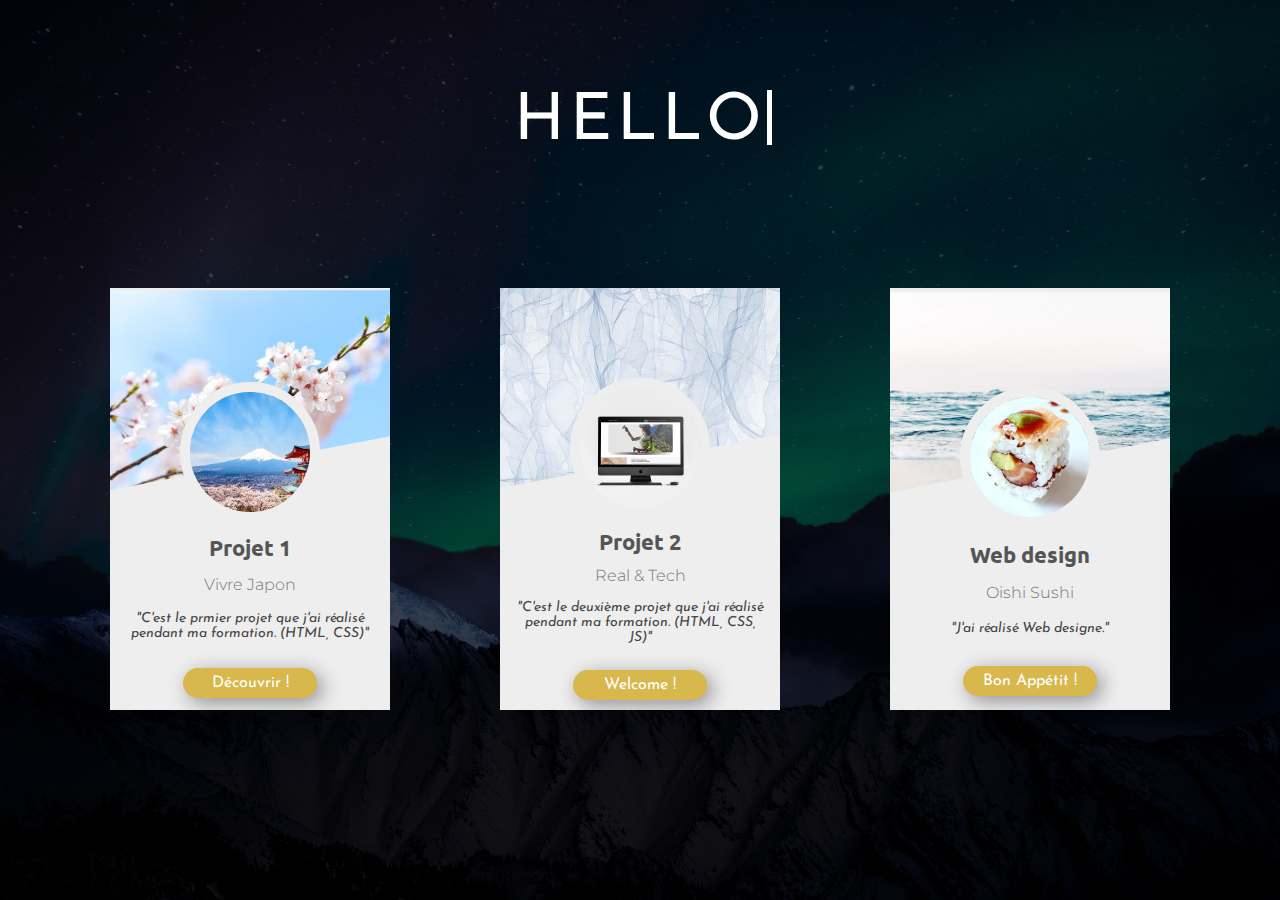
==== about.html @ 29619fa3 "initial commit" ====
<!DOCTYPE html>
<html lang="fr">
<head>
   <meta charset="UTF-8">
   <meta name="viewport" content="width=device-width, initial-scale=1.0">
   <meta http-equiv="X-UA-Compatible" content="ie=edge">
   <link rel="stylesheet" href="https://use.fontawesome.com/releases/v5.3.1/css/all.css" integrity="sha384-mzrmE5qonljUremFsqc01SB46JvROS7bZs3IO2EmfFsd15uHvIt+Y8vEf7N7fWAU" crossorigin="anonymous">
   <link href="https://fonts.googleapis.com/css?family=Josefin+Sans:300,300i,400,400i,600|Montserrat:300,300i,400,400i,500,500i,600,600i,700|Ubuntu:300,300i,400,400i,500,500i,700" rel="stylesheet">
   <link rel="stylesheet" href="style-about.css">
   <title>Portfolio</title>
</head>
<body>

    <div class="container">
        <div class="heading"></div>

        <div class="cards-wrapper">
            <div class="card">
                <img src="images/about/img-top1.jpg" class="image-top">
                <img src="images/about/japon.jpg" class="profile-image">
                <h1 class="fullname">Projet 1</h1>
                <p class="job">Vivre Japon</p>
                <p class="about-me">"C'est le prmier projet que j'ai réalisé pendant ma formation. (HTML, CSS)"</p>
                <div class="card-btn"><a href="https://my-project-01-vivre-japon.netlify.app/" target="_blank" rel="noopener noreferrer" >Découvrir !</a></div>  
            </div>
            <div class="card">
                <img src="images/about/img-top2.jpg" class="image-top">
                <img src="images/about/realetech.jpg" class="profile-image">
                <h1 class="fullname">Projet 2</h1>
                <p class="job">Real & Tech</p>
                <p class="about-me">"C'est le deuxième projet que j'ai réalisé pendant ma formation. (HTML, CSS, JS)"</p>
                <div class="card-btn"><a href="https://my-project-02-real-et-tech.netlify.app/" target="_blank" rel="noopener noreferrer" >Welcome !</a></div>
                
            </div>
            <div class="card">
                <img src="images/about/img-top3.jpg" class="image-top">
                <img src="images/about/sushi.jpg" class="profile-image">
                <h1 class="fullname">Web design</h1>
                <p class="job">Oishi Sushi</p>
                <p class="about-me">"J'ai réalisé Web designe."</p>
                <div class="card-btn"><a href="https://www.oishi-sushis.com/" target="_blank" rel="noopener noreferrer" >Bon Appétit !</a></div>  
            </div>
        </div>
    </div>

   <script src="app.js"></script>
</body>
</html>
---- style-about.css ----
* {
    margin: 0;
    padding: 0;
}


.container {
    width: 100%;
    height: 100vh;
    background: linear-gradient(rgba(0, 0, 0, .8), rgba(0, 0, 0, .6)),url(images/about/bg.jpeg) center no-repeat;
    background-size: cover;
}

.heading {
    color: #fff;
    font-size: 70px;
    position: absolute;
    top: 10%;
    left: 50%;
    transform: translateX(-50%);
    font-family: 'Josefin Sans', sans-serif;
    text-transform: uppercase;
    letter-spacing: 5px;
    text-align: center;
    white-space: pre-wrap;
}

.heading::after {
    content: '';
    width: 5px;
    height: 55px;
    background-color: #fff;
    position: absolute;
    animation: blinking 1s 3s infinite;
}

@keyframes blinking {
    0% {background-color: #fff}
    50% {background-color: transparent}
    100% {background-color: #fff}
}

.cards-wrapper {
    width: 80%;
    display: flex;
    justify-content: space-evenly;
    position: relative;
    top: 30%;
    left: 50%;
    transform: translateX(-50%);
}

.card {
    width: 280px;
    background-color: #eee;
    display: flex;
    flex-direction: column;
    align-items: center;
    justify-content: space-evenly;
    transition: transform .5s;
}

@keyframes cardAnim {
    0% {opacity: 0}
    100% {opacity: 1}
}

.card:nth-child(1) {
    animation: cardAnim 2s 3s backwards;
}

.card:nth-child(2) {
    animation: cardAnim 2s 3.5s backwards;
}

.card:nth-child(3) {
    animation: cardAnim 2s 4s backwards;
}

.card:hover {
    transform: scale(1.1);
}

.image-top {
    width: 100%;
    height: 220px;
    object-fit: cover;
    -webkit-clip-path: polygon(0 0, 100% 0, 100% 73%, 0% 100%);
    clip-path: polygon(0 0, 100% 0, 100% 73%, 0% 100%);
}

.profile-image {
    width: 120px;
    height: 120px;
    object-fit: cover;
    border-radius: 50%;
    margin-top: -110px;
    z-index: 10;
    border: 10px solid #eee;
}

.card h1 {
    font-family: 'Ubuntu', sans-serif;
    font-size: 22px;
    color: #555;
    margin: 10px;
}

.job {
    font-family: 'Montserrat', sans-serif;
    color: #777;
    font-weight: 300;
}

.about-me {
    font-family: 'Josefin Sans', sans-serif;
    font-size: 14px;
    width: 90%;
    margin: 15px 0;
    font-style: italic;
    color: #444;
    text-align: center;
}

.card-btn {
    width: 120px;
    padding: 7px;
    margin: 10px 0;
    background-color: #d8b74c;
    border: none;
    outline: none;
    border-radius: 25px;
    font-family: 'Josefin Sans', sans-serif;
    color: #eee;
    box-shadow: 5px 5px 20px rgba(0, 0, 0, .4);
    text-align: center;
}

.card-btn a {
    text-decoration: none;
    color:#fff;
}

.card-btn:hover {
    animation: buttonRotation 2s .1s linear;
}

@keyframes buttonRotation {
    0% {transform: scale(1) rotateZ(0)}
    5% {transform: scale(1.2) rotateZ(5deg)}
    10% {transform: scale(1.2) rotateZ(-5deg)}
    15% {transform: scale(1.2) rotateZ(5deg)}
    20% {transform: scale(1.2) rotateZ(-5deg)}
    25% {transform: scale(1.2) rotateZ(5deg)}
    30% {transform: scale(1.2) rotateZ(-5deg)}
    35% {transform: scale(1.2) rotateZ(5deg)}
    40% {transform: scale(1.2) rotateZ(-5deg)}
    45% {transform: scale(1.2) rotateZ(5deg)}
    50% {transform: scale(1.2) rotateZ(-5deg)}
    55% {transform: scale(1.2) rotateZ(5deg)}
    60% {transform: scale(1.2) rotateZ(-5deg)}
    65% {transform: scale(1.2) rotateZ(5deg)}
    70% {transform: scale(1.2) rotateZ(-5deg)}
    75% {transform: scale(1.2) rotateZ(5deg)}
    80% {transform: scale(1.2) rotateZ(-5deg)}
    85% {transform: scale(1.2) rotateZ(5deg)}
    90% {transform: scale(1.2) rotateZ(-5deg)}
    95% {transform: scale(1.2) rotateZ(5deg)}
    100% {transform: scale(1) rotateZ(0)}
}

.social-icons {
    width: 150px;
    list-style: none;
    display: flex;
    justify-content: space-evenly;
    margin: 10px 0 20px 0;
    border-top: 1px solid #999;
    padding-top: 20px;
}

@media(max-width: 1300px) {
    .heading {
        font-size: 65px;
        width: 80%;
    }

    .cards-wrapper {
        width: 100%;
        top: 32%;
    }

    .image-top {
        height: 200px;
    }
}

@media(max-width: 1000px) {
    .container {
        height: 100%;
    }
    .heading {
        width: 90%;
    }

    .cards-wrapper {
        flex-wrap: wrap;
        padding: 300px 0 200px 0;
    }

    .card {
        margin: 0 30px 50px 30px;
    }
}

@media(max-width: 700px) {
    .heading {
        font-size: 50px;
    }

    .heading::after {
        height: 40px;
    }
}

@media(max-width: 450px) {
    .heading {
        font-size: 40px;
    }

    .heading::after {
        height: 33px;
    }

    .cards-wrapper {
        padding: 250px 0 150px 0;
    }
}
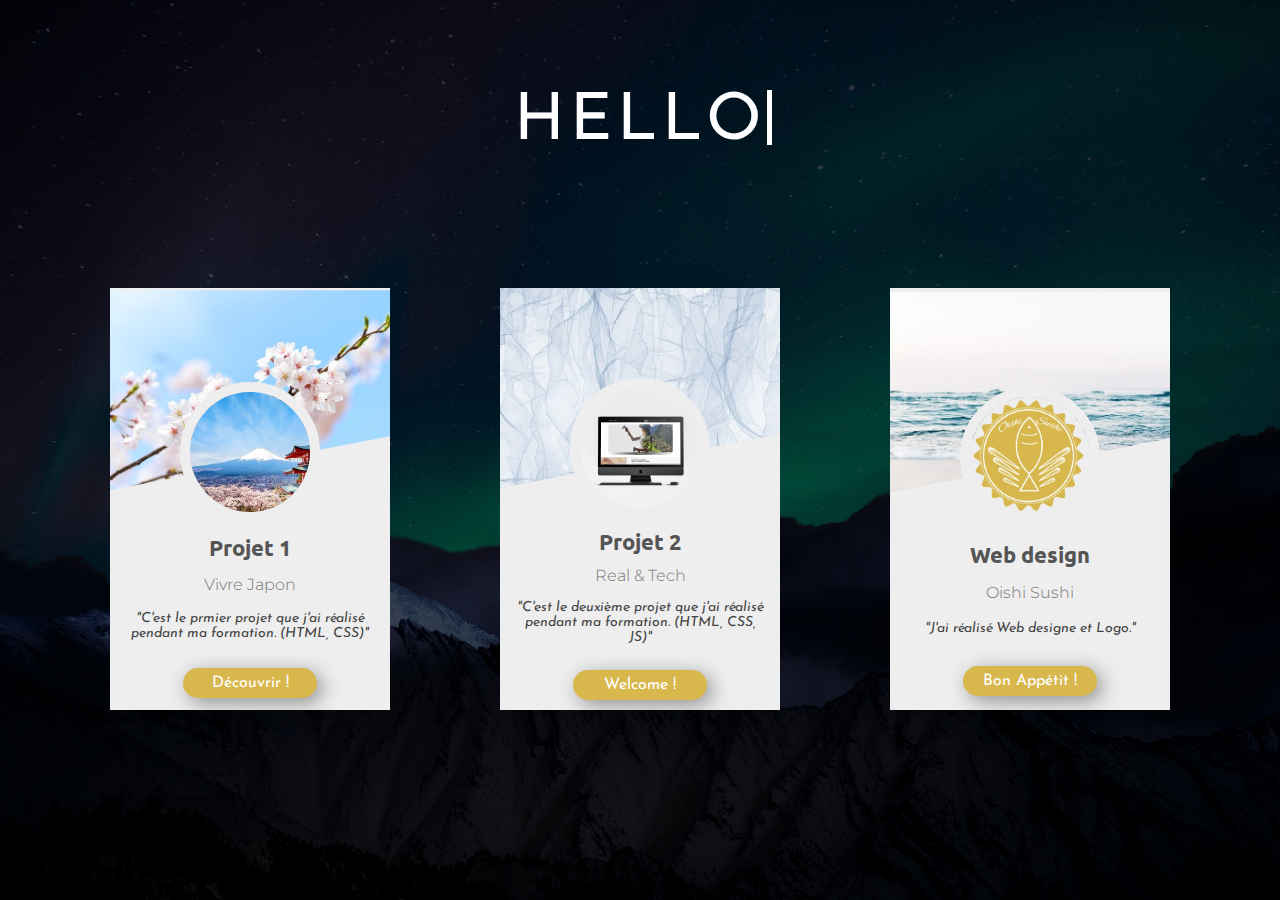
==== commit 6f5cd582: "index.html fadein" ====
--- a/about.html
+++ b/about.html
@@ -34,10 +34,10 @@
             </div>
             <div class="card">
                 <img src="images/about/img-top3.jpg" class="image-top">
-                <img src="images/about/sushi.jpg" class="profile-image">
+                <img src="images/about/sushi-02-gris.jpg" class="profile-image">
                 <h1 class="fullname">Web design</h1>
                 <p class="job">Oishi Sushi</p>
-                <p class="about-me">"J'ai réalisé Web designe."</p>
+                <p class="about-me">"J'ai réalisé Web designe et Logo."</p>
                 <div class="card-btn"><a href="https://www.oishi-sushis.com/" target="_blank" rel="noopener noreferrer" >Bon Appétit !</a></div>  
             </div>
         </div>
